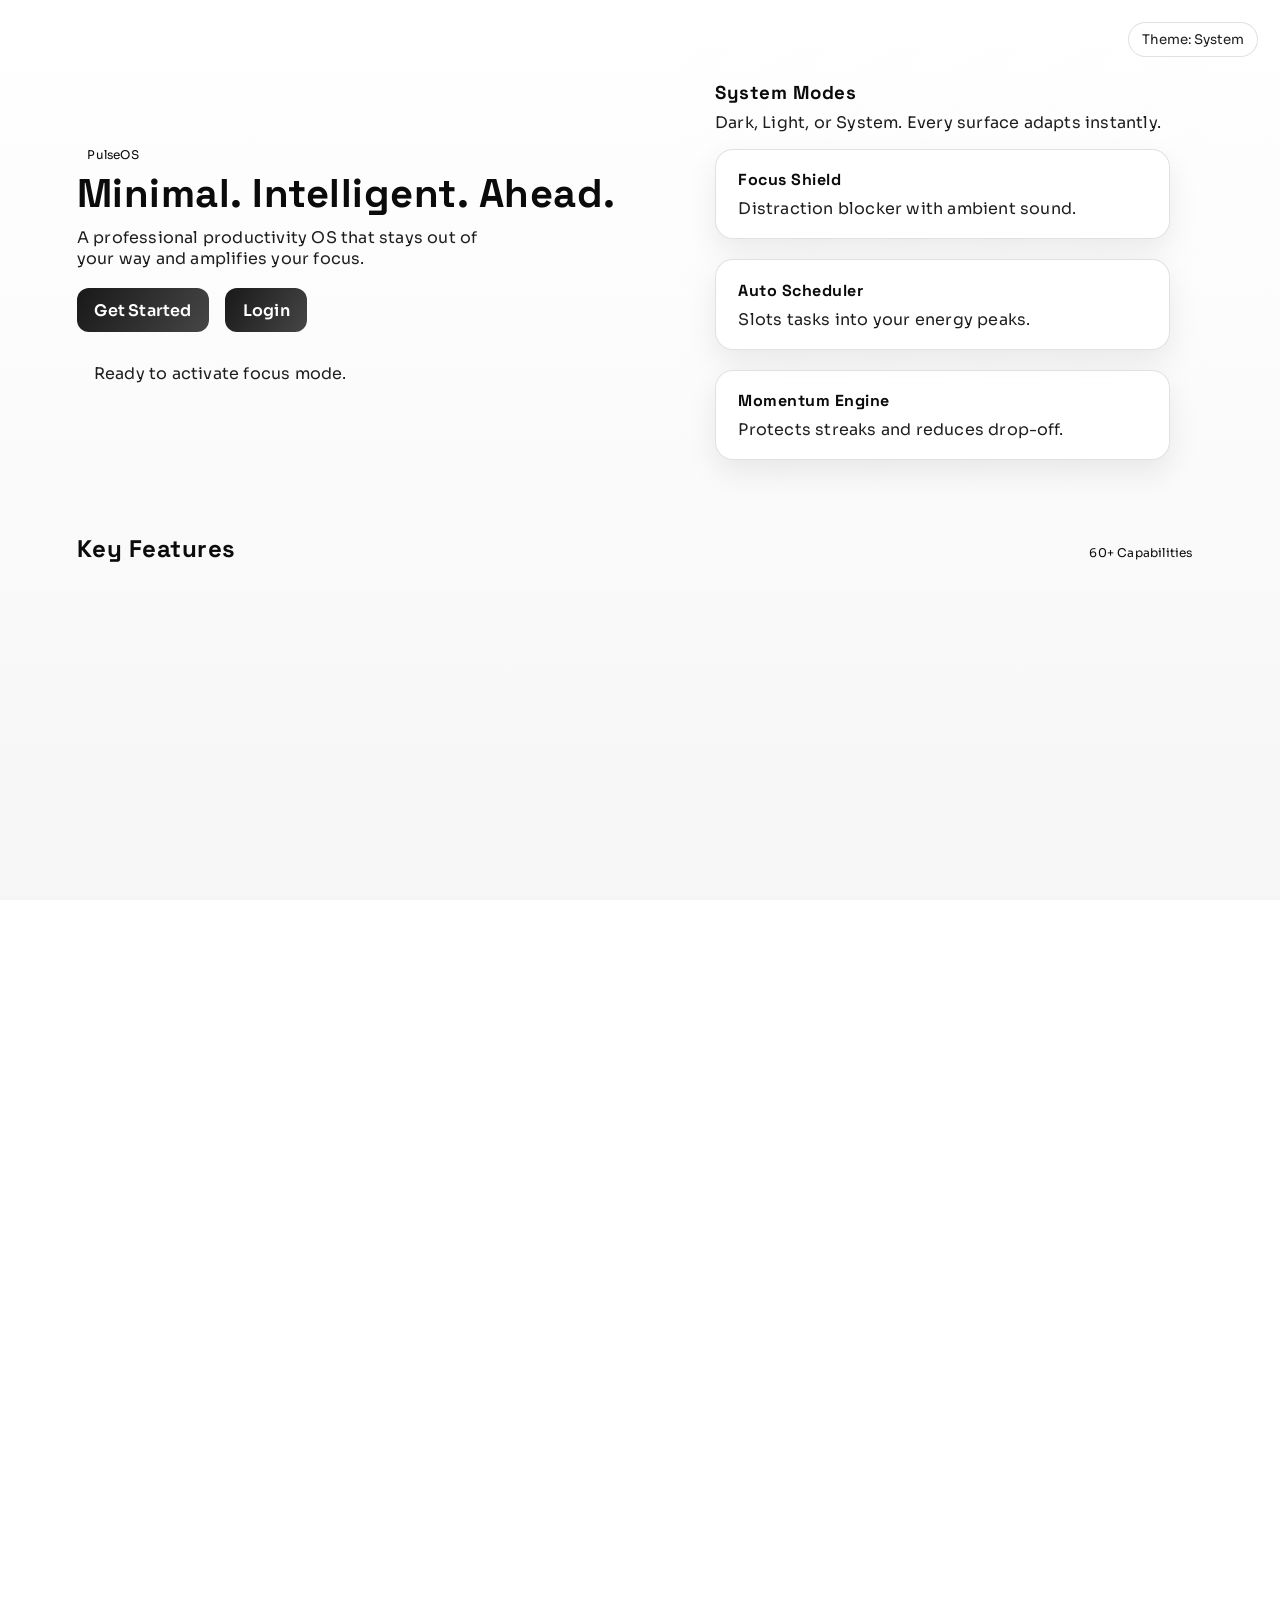
==== index.html @ 1267a8ba "Stsrted" ====
<!DOCTYPE html>
<html lang="en">
<head>
  <meta charset="UTF-8" />
  <meta name="viewport" content="width=device-width, initial-scale=1.0" />
  <title>PulseOS | Futuristic Productivity OS</title>
  <link rel="stylesheet" href="css/base.css" />
  <link rel="stylesheet" href="css/layout.css" />
  <link rel="stylesheet" href="css/components.css" />
  <link rel="stylesheet" href="css/pages.css" />
</head>
<body data-page="landing">
  <main class="landing">
    <header class="landing-hero">
      <div class="reveal">
        <div class="badge">PulseOS</div>
        <h1 class="hero-title">Minimal. Intelligent. Ahead.</h1>
        <p class="hero-sub">A professional productivity OS that stays out of your way and amplifies your focus.</p>
        <div class="flex" style="margin-top:1.2rem;">
          <a class="btn" href="signup.html">Get Started</a>
          <a class="btn ghost" href="login.html">Login</a>
        </div>
        <div class="landing-status" data-landing-status>Ready to activate focus mode.</div>
      </div>
      <div class="hero-glow reveal">
        <h3>System Modes</h3>
        <p>Dark, Light, or System. Every surface adapts instantly.</p>
        <div class="grid" style="margin-top:1rem;">
          <div class="card glass netflix-card" data-card-action="Focus Shield">
            <h4>Focus Shield</h4>
            <p>Distraction blocker with ambient sound.</p>
          </div>
          <div class="card glass netflix-card" data-card-action="Auto Scheduler">
            <h4>Auto Scheduler</h4>
            <p>Slots tasks into your energy peaks.</p>
          </div>
          <div class="card glass netflix-card" data-card-action="Momentum Engine">
            <h4>Momentum Engine</h4>
            <p>Protects streaks and reduces drop-off.</p>
          </div>
        </div>
      </div>
    </header>

    <section style="margin-top:2.5rem;" class="reveal">
      <div class="page-header">
        <h2>Key Features</h2>
        <span class="badge">60+ Capabilities</span>
      </div>
      <div class="feature-grid" data-feature-grid></div>
    </section>

    <section class="two-col" style="margin-top:2.5rem;">
      <div class="card glass netflix-card reveal" data-card-action="Designed For Focus">
        <h3>Designed For Focus</h3>
        <p>Minimal surfaces, precise controls, and intelligent assistance that never distracts.</p>
        <div class="flex" style="margin-top:1rem;">
          <span class="chip">Zero clutter</span>
          <span class="chip">Fast navigation</span>
          <span class="chip">Predictive flow</span>
        </div>
      </div>
      <div class="card glass netflix-card reveal" data-card-action="Start In 60 Seconds">
        <h3>Start In 60 Seconds</h3>
        <p>Create your profile, import tasks, and activate auto-priority instantly.</p>
        <div class="flex" style="margin-top:1rem;">
          <a class="btn" href="signup.html">Create Account</a>
          <a class="btn ghost" href="dashboard.html">Preview</a>
        </div>
      </div>
    </section>
  </main>
  <script type="module" src="js/app.js"></script>
</body>
</html>
---- css/base.css ----
@import url("https://fonts.googleapis.com/css2?family=Sora:wght@300;400;500;600;700&family=Space+Grotesk:wght@400;500;600;700&display=swap");

:root {
  --bg-0: #050607;
  --bg-1: #0a0b0d;
  --bg-2: #121316;
  --glass: rgba(255, 255, 255, 0.06);
  --glass-strong: rgba(255, 255, 255, 0.12);
  --stroke: rgba(255, 255, 255, 0.12);
  --text-0: #ffffff;
  --text-1: #d6d6d6;
  --text-2: #a4a4a4;
  --accent-0: #ffffff;
  --accent-1: #bdbdbd;
  --accent-2: #ffb86b;
  --accent-3: #7a6cff;
  --success: #57f287;
  --danger: #ff5d5d;
  --shadow-1: 0 10px 30px rgba(0, 0, 0, 0.6);
  --shadow-2: 0 24px 60px rgba(0, 0, 0, 0.7);
  --blur: blur(16px);
  --radius-1: 12px;
  --radius-2: 18px;
  --radius-3: 28px;
  --font-display: "Space Grotesk", system-ui, sans-serif;
  --font-body: "Sora", system-ui, sans-serif;
  color-scheme: dark;
}

:root[data-theme="light"] {
  --bg-0: #ffffff;
  --bg-1: #f6f6f6;
  --bg-2: #ececec;
  --glass: rgba(255, 255, 255, 0.85);
  --glass-strong: rgba(255, 255, 255, 0.95);
  --stroke: rgba(10, 10, 10, 0.12);
  --text-0: #0b0b0b;
  --text-1: #1f1f1f;
  --text-2: #4a4a4a;
  --accent-0: #0b0b0b;
  --accent-1: #444444;
  --accent-2: #ff922b;
  --accent-3: #5f5bff;
  --success: #27ae60;
  --danger: #e74c3c;
  --shadow-1: 0 12px 30px rgba(15, 15, 15, 0.08);
  --shadow-2: 0 24px 50px rgba(15, 15, 15, 0.12);
  color-scheme: light;
}

* {
  box-sizing: border-box;
}

html, body {
  margin: 0;
  padding: 0;
  width: 100%;
  height: 100%;
  background: radial-gradient(1000px 600px at 15% 10%, rgba(255, 255, 255, 0.06), transparent 60%),
    radial-gradient(800px 500px at 85% 20%, rgba(255, 255, 255, 0.04), transparent 50%),
    linear-gradient(180deg, var(--bg-0), var(--bg-1));
  color: var(--text-0);
  font-family: var(--font-body);
  letter-spacing: 0.2px;
  overflow-x: hidden;
  transition: background 0.4s ease, color 0.4s ease;
}

body::before {
  content: "";
  position: fixed;
  inset: 0;
  background: radial-gradient(700px 400px at 70% 80%, rgba(255, 255, 255, 0.04), transparent 60%),
    radial-gradient(500px 300px at 20% 70%, rgba(255, 255, 255, 0.03), transparent 50%);
  pointer-events: none;
  z-index: 0;
}

main, header, section, aside, nav, footer {
  position: relative;
  z-index: 1;
}

h1, h2, h3, h4, h5 {
  font-family: var(--font-display);
  margin: 0 0 0.5rem 0;
  letter-spacing: 0.5px;
}

p {
  margin: 0;
  color: var(--text-1);
}

a {
  color: inherit;
  text-decoration: none;
}

button, input, select, textarea {
  font-family: inherit;
  border: none;
  outline: none;
  color: inherit;
}

img {
  max-width: 100%;
  display: block;
}

.hidden {
  display: none !important;
}

.fade-in {
  animation: fadeIn 0.6s ease both;
}

.reveal {
  opacity: 0;
  transform: translateY(16px);
  transition: opacity 0.6s ease, transform 0.6s ease;
}

.reveal.show {
  opacity: 1;
  transform: translateY(0);
}

@keyframes fadeIn {
  from { opacity: 0; transform: translateY(10px); }
  to { opacity: 1; transform: translateY(0); }
}

.glass {
  background: var(--glass);
  border: 1px solid var(--stroke);
  box-shadow: var(--shadow-1);
  backdrop-filter: var(--blur);
  transition: transform 0.25s ease, box-shadow 0.25s ease, border 0.25s ease;
}

.glass:hover {
  transform: translateY(-4px);
  box-shadow: var(--shadow-2);
  border-color: rgba(255, 255, 255, 0.35);
}

.neu {
  background: linear-gradient(145deg, rgba(255,255,255,0.04), rgba(0,0,0,0.35));
  box-shadow: 8px 8px 20px rgba(0, 0, 0, 0.6), -8px -8px 20px rgba(50, 50, 50, 0.2);
}

.tag {
  padding: 0.2rem 0.55rem;
  border-radius: 999px;
  font-size: 0.75rem;
  background: rgba(255, 255, 255, 0.12);
  color: var(--accent-0);
  border: 1px solid rgba(255, 255, 255, 0.2);
}

.badge {
  padding: 0.3rem 0.6rem;
  border-radius: 12px;
  font-size: 0.75rem;
  background: rgba(255, 255, 255, 0.12);
  color: var(--accent-0);
  border: 1px solid rgba(255, 255, 255, 0.2);
}

.btn {
  padding: 0.7rem 1.1rem;
  border-radius: 12px;
  background: linear-gradient(120deg, rgba(255, 255, 255, 0.9), rgba(200, 200, 200, 0.9));
  color: #0b0b0b;
  font-weight: 600;
  cursor: pointer;
  transition: transform 0.2s ease, box-shadow 0.2s ease, filter 0.2s ease;
}

:root[data-theme="light"] .btn {
  background: linear-gradient(120deg, rgba(0, 0, 0, 0.9), rgba(50, 50, 50, 0.9));
  color: #ffffff;
}

\.btn:hover {
  transform: translateY(-2px);
  box-shadow: 0 12px 24px rgba(0, 0, 0, 0.3);
  filter: brightness(1.02);
}

\.btn\.ghost {
  background: transparent;
  border: 1px solid var(--stroke);
  color: var(--text-1);
}

.input {
  background: rgba(8, 8, 10, 0.7);
  border: 1px solid var(--stroke);
  border-radius: 12px;
  padding: 0.7rem 0.9rem;
  color: var(--text-0);
  transition: border 0.2s ease, box-shadow 0.2s ease;
}

:root[data-theme="light"] .input {
  background: rgba(255, 255, 255, 0.9);
}

.input:focus {
  border-color: rgba(255, 255, 255, 0.6);
  box-shadow: 0 0 0 3px rgba(255, 255, 255, 0.15);
}

.chip {
  border-radius: 999px;
  padding: 0.25rem 0.6rem;
  font-size: 0.75rem;
  border: 1px solid var(--stroke);
  color: var(--text-2);
}

.grid {
  display: grid;
  gap: 1.25rem;
}

.flex {
  display: flex;
  gap: 1rem;
  align-items: center;
}

.theme-fab {
  position: fixed;
  right: 1.4rem;
  top: 1.4rem;
  z-index: 999;
}

.theme-fab button {
  padding: 0.5rem 0.8rem;
  border-radius: 999px;
  background: rgba(12, 12, 12, 0.7);
  border: 1px solid var(--stroke);
  color: var(--text-1);
  cursor: pointer;
  transition: transform 0.2s ease, border 0.2s ease, box-shadow 0.2s ease;
}

:root[data-theme="light"] .theme-fab button {
  background: rgba(255, 255, 255, 0.8);
}

.theme-fab button:hover {
  transform: translateY(-2px);
  border-color: rgba(255, 255, 255, 0.45);
  box-shadow: var(--shadow-1);
}

@media (max-width: 900px) {
  :root {
    --radius-2: 16px;
  }
  .grid {
    gap: 1rem;
  }
}

body {
  opacity: 0;
  transform: translateY(6px);
  transition: opacity 0.35s ease, transform 0.35s ease;
}

body.page-ready {
  opacity: 1;
  transform: translateY(0);
}

body.page-exit {
  opacity: 0;
  transform: translateY(6px);
}

@media (prefers-reduced-motion: reduce) {
  body {
    opacity: 1;
    transform: none;
    transition: none;
  }
  .reveal {
    opacity: 1;
    transform: none;
  }
}
---- css/layout.css ----
.app-shell {
  display: grid;
  grid-template-columns: 260px 1fr;
  min-height: 100vh;
}

.sidebar {
  padding: 2rem 1.5rem;
  background: rgba(8, 12, 22, 0.8);
  border-right: 1px solid var(--stroke);
  position: sticky;
  top: 0;
  height: 100vh;
}

:root[data-theme="light"] .sidebar {
  background: rgba(255, 255, 255, 0.75);
}

.sidebar .brand {
  font-size: 1.3rem;
  font-weight: 700;
  margin-bottom: 2rem;
}

.sidebar nav {
  display: flex;
  flex-direction: column;
  gap: 0.5rem;
}

.sidebar a {
  padding: 0.7rem 0.9rem;
  border-radius: 12px;
  color: var(--text-1);
  display: flex;
  align-items: center;
  gap: 0.7rem;
  transition: background 0.2s ease, color 0.2s ease, transform 0.2s ease;
}

.sidebar a.active, .sidebar a:hover {
  background: rgba(255, 255, 255, 0.12);
  color: var(--text-0);
  transform: translateX(4px);
}

.app-content {
  padding: 2rem 2.5rem 3rem;
}

.bottom-nav {
  position: fixed;
  left: 0;
  right: 0;
  bottom: 0;
  display: none;
  gap: 0.5rem;
  justify-content: space-around;
  padding: 0.7rem 1rem;
  background: rgba(5, 6, 7, 0.9);
  border-top: 1px solid var(--stroke);
  backdrop-filter: blur(14px);
  z-index: 99;
}

:root[data-theme="light"] .bottom-nav {
  background: rgba(255, 255, 255, 0.9);
}

.bottom-nav a {
  padding: 0.5rem 0.7rem;
  border-radius: 999px;
  color: var(--text-1);
  font-size: 0.75rem;
  transition: transform 0.2s ease, background 0.2s ease, color 0.2s ease;
}

.bottom-nav a.active, .bottom-nav a:hover {
  background: rgba(255, 255, 255, 0.12);
  color: var(--text-0);
  transform: translateY(-2px);
}

.topbar {
  display: flex;
  justify-content: space-between;
  align-items: center;
  margin-bottom: 2rem;
}

.page-header {
  display: flex;
  justify-content: space-between;
  align-items: center;
  margin-bottom: 1.5rem;
}

.card {
  padding: 1.2rem 1.4rem;
  border-radius: var(--radius-2);
}

.card h3 {
  margin-bottom: 0.6rem;
}

.widgets {
  display: grid;
  grid-template-columns: repeat(auto-fit, minmax(240px, 1fr));
  gap: 1rem;
}

.section-title {
  margin-bottom: 0.8rem;
  color: var(--text-1);
  text-transform: uppercase;
  letter-spacing: 2px;
  font-size: 0.7rem;
}

.two-col {
  display: grid;
  grid-template-columns: 1.3fr 1fr;
  gap: 1.5rem;
}

.three-col {
  display: grid;
  grid-template-columns: repeat(3, 1fr);
  gap: 1.5rem;
}

.full-height {
  min-height: 80vh;
}

@media (max-width: 1100px) {
  .app-shell {
    grid-template-columns: 1fr;
  }
  .sidebar {
    position: relative;
    height: auto;
  }
}

@media (max-width: 900px) {
  .two-col, .three-col {
    grid-template-columns: 1fr;
  }
  .app-content {
    padding: 1.5rem 1.5rem 5rem;
  }
  .sidebar {
    display: none;
  }
  .bottom-nav {
    display: flex;
  }
}
---- css/components.css ----
.auth-shell {
  display: grid;
  grid-template-columns: 1.1fr 1fr;
  min-height: 100vh;
}

.auth-hero {
  padding: 3rem;
  display: flex;
  flex-direction: column;
  justify-content: center;
  gap: 1.5rem;
}

.auth-panel {
  padding: 3rem 4rem;
  display: flex;
  align-items: center;
  justify-content: center;
}

.auth-card {
  width: 100%;
  max-width: 420px;
  padding: 2rem;
  border-radius: var(--radius-3);
}

.form-group {
  display: grid;
  gap: 0.5rem;
  margin-bottom: 1rem;
}

.form-row {
  display: grid;
  grid-template-columns: repeat(2, 1fr);
  gap: 0.8rem;
}

.kpi {
  display: flex;
  flex-direction: column;
  gap: 0.3rem;
}

.kpi span {
  font-size: 0.75rem;
  color: var(--text-2);
}

.kpi strong {
  font-size: 1.4rem;
}

.task-card {
  padding: 1rem;
  border-radius: 16px;
  border: 1px solid var(--stroke);
  background: rgba(12, 18, 32, 0.75);
  display: grid;
  gap: 0.7rem;
  transition: transform 0.25s ease, border 0.25s ease, box-shadow 0.25s ease;
}

:root[data-theme="light"] .task-card {
  background: rgba(255, 255, 255, 0.8);
}

.task-card:hover {
  transform: translateY(-3px) scale(1.02);
  border-color: rgba(255, 255, 255, 0.4);
  box-shadow: var(--shadow-2);
}

.task-meta {
  display: flex;
  flex-wrap: wrap;
  gap: 0.4rem;
}

.kanban {
  display: grid;
  grid-template-columns: repeat(auto-fit, minmax(220px, 1fr));
  gap: 1rem;
}

.kanban-column {
  padding: 1rem;
  border-radius: 16px;
  border: 1px dashed rgba(255,255,255,0.12);
  min-height: 300px;
}

.kanban-column h4 {
  margin-bottom: 1rem;
}

.timeline {
  position: relative;
  padding-left: 2rem;
}

.timeline::before {
  content: "";
  position: absolute;
  left: 10px;
  top: 0;
  bottom: 0;
  width: 2px;
  background: rgba(255,255,255,0.08);
}

.timeline-item {
  margin-bottom: 1rem;
  position: relative;
}

.timeline-item::before {
  content: "";
  position: absolute;
  left: -26px;
  top: 6px;
  width: 12px;
  height: 12px;
  border-radius: 50%;
  background: var(--accent-0);
  box-shadow: 0 0 12px rgba(255,255,255,0.4);
}

.calendar {
  display: grid;
  grid-template-columns: repeat(7, 1fr);
  gap: 0.6rem;
}

.calendar .day {
  padding: 0.8rem;
  min-height: 90px;
  border-radius: 14px;
  background: rgba(10, 16, 28, 0.7);
  border: 1px solid rgba(255,255,255,0.06);
}

:root[data-theme="light"] .calendar .day {
  background: rgba(255,255,255,0.85);
}

.calendar .day strong {
  display: block;
  font-size: 0.8rem;
  color: var(--text-2);
  margin-bottom: 0.4rem;
}

.mindmap-wrap {
  height: 320px;
  border-radius: 20px;
  border: 1px solid var(--stroke);
  overflow: hidden;
}

.widget {
  cursor: grab;
}

.widget.dragging {
  opacity: 0.5;
}

.toast {
  position: fixed;
  right: 1.5rem;
  bottom: 1.5rem;
  padding: 0.9rem 1.2rem;
  border-radius: 14px;
  background: rgba(15, 23, 38, 0.9);
  border: 1px solid rgba(255,255,255,0.12);
  color: var(--text-1);
  box-shadow: var(--shadow-1);
  z-index: 999;
  animation: fadeIn 0.3s ease both;
}

.netflix-card {
  transition: transform 0.25s ease, box-shadow 0.25s ease, border 0.25s ease;
  transform-origin: center;
  position: relative;
  z-index: 1;
}

.netflix-card:hover {
  transform: translateY(-6px) scale(1.05);
  box-shadow: var(--shadow-2);
  border-color: rgba(255, 255, 255, 0.35);
  z-index: 5;
}

.netflix-card.active {
  transform: translateY(-6px) scale(1.07);
  box-shadow: var(--shadow-2);
}

@media (max-width: 1000px) {
  .auth-shell {
    grid-template-columns: 1fr;
  }
  .auth-panel {
    padding: 2rem;
  }
  .auth-hero {
    padding: 2rem;
  }
}
---- css/pages.css ----
.hero-title {
  font-size: 2.5rem;
}

.hero-sub {
  font-size: 1rem;
  max-width: 420px;
}

.score-ring {
  width: 120px;
  height: 120px;
  border-radius: 50%;
  background: conic-gradient(var(--accent-0) 0deg, var(--accent-1) 120deg, rgba(255,255,255,0.08) 120deg);
  display: grid;
  place-items: center;
  font-weight: 700;
}

.focus-timer {
  font-size: 2rem;
  font-weight: 700;
}

.task-inputs {
  display: grid;
  grid-template-columns: repeat(4, 1fr);
  gap: 0.8rem;
}

.priority-grid {
  display: grid;
  grid-template-columns: repeat(auto-fit, minmax(140px, 1fr));
  gap: 0.6rem;
}

.priority-pill {
  padding: 0.4rem 0.6rem;
  border-radius: 999px;
  font-size: 0.7rem;
  border: 1px solid rgba(255,255,255,0.12);
}

.analytics-grid {
  display: grid;
  grid-template-columns: repeat(auto-fit, minmax(260px, 1fr));
  gap: 1rem;
}

.settings-grid {
  display: grid;
  grid-template-columns: repeat(auto-fit, minmax(260px, 1fr));
  gap: 1rem;
}

.profile-banner {
  display: flex;
  align-items: center;
  gap: 1.2rem;
}

.avatar-canvas {
  width: 120px;
  height: 120px;
  border-radius: 50%;
  border: 2px solid rgba(255,255,255,0.2);
}

.focus-shell {
  display: grid;
  grid-template-columns: 1.2fr 1fr;
  gap: 1.5rem;
}

.experiment-grid {
  display: grid;
  grid-template-columns: repeat(auto-fit, minmax(240px, 1fr));
  gap: 1rem;
}

.landing {
  padding: 3rem 6vw 5rem;
}

.landing-hero {
  display: grid;
  grid-template-columns: 1.1fr 1fr;
  gap: 2rem;
  align-items: center;
}

.hero-glow {
  padding: 2rem;
  border-radius: 24px;
  background: linear-gradient(135deg, rgba(255,255,255,0.08), rgba(255,255,255,0.04));
  border: 1px solid rgba(255,255,255,0.12);
}

.feature-grid {
  display: grid;
  grid-template-columns: repeat(auto-fit, minmax(220px, 1fr));
  gap: 1rem;
}

.feature-tile {
  padding: 1rem;
  border-radius: 16px;
  background: rgba(10, 10, 12, 0.7);
  border: 1px solid rgba(255,255,255,0.1);
  transition: transform 0.25s ease, border 0.25s ease, box-shadow 0.25s ease;
}

:root[data-theme="light"] .feature-tile {
  background: rgba(255,255,255,0.9);
}

.feature-tile:hover {
  transform: translateY(-6px) scale(1.04);
  border-color: rgba(255,255,255,0.4);
  box-shadow: var(--shadow-2);
}

.feature-tile.active {
  transform: translateY(-6px) scale(1.06);
  box-shadow: var(--shadow-2);
}

.stat-row {
  display: grid;
  grid-template-columns: repeat(auto-fit, minmax(160px, 1fr));
  gap: 1rem;
}

.landing-status {
  margin-top: 1rem;
  padding: 0.9rem 1rem;
  border-radius: 14px;
  background: rgba(255,255,255,0.06);
  border: 1px solid rgba(255,255,255,0.12);
  color: var(--text-1);
}

@media (max-width: 900px) {
  .task-inputs {
    grid-template-columns: 1fr 1fr;
  }
  .focus-shell {
    grid-template-columns: 1fr;
  }
  .landing-hero {
    grid-template-columns: 1fr;
  }
}

@media (max-width: 600px) {
  .task-inputs {
    grid-template-columns: 1fr;
  }
}
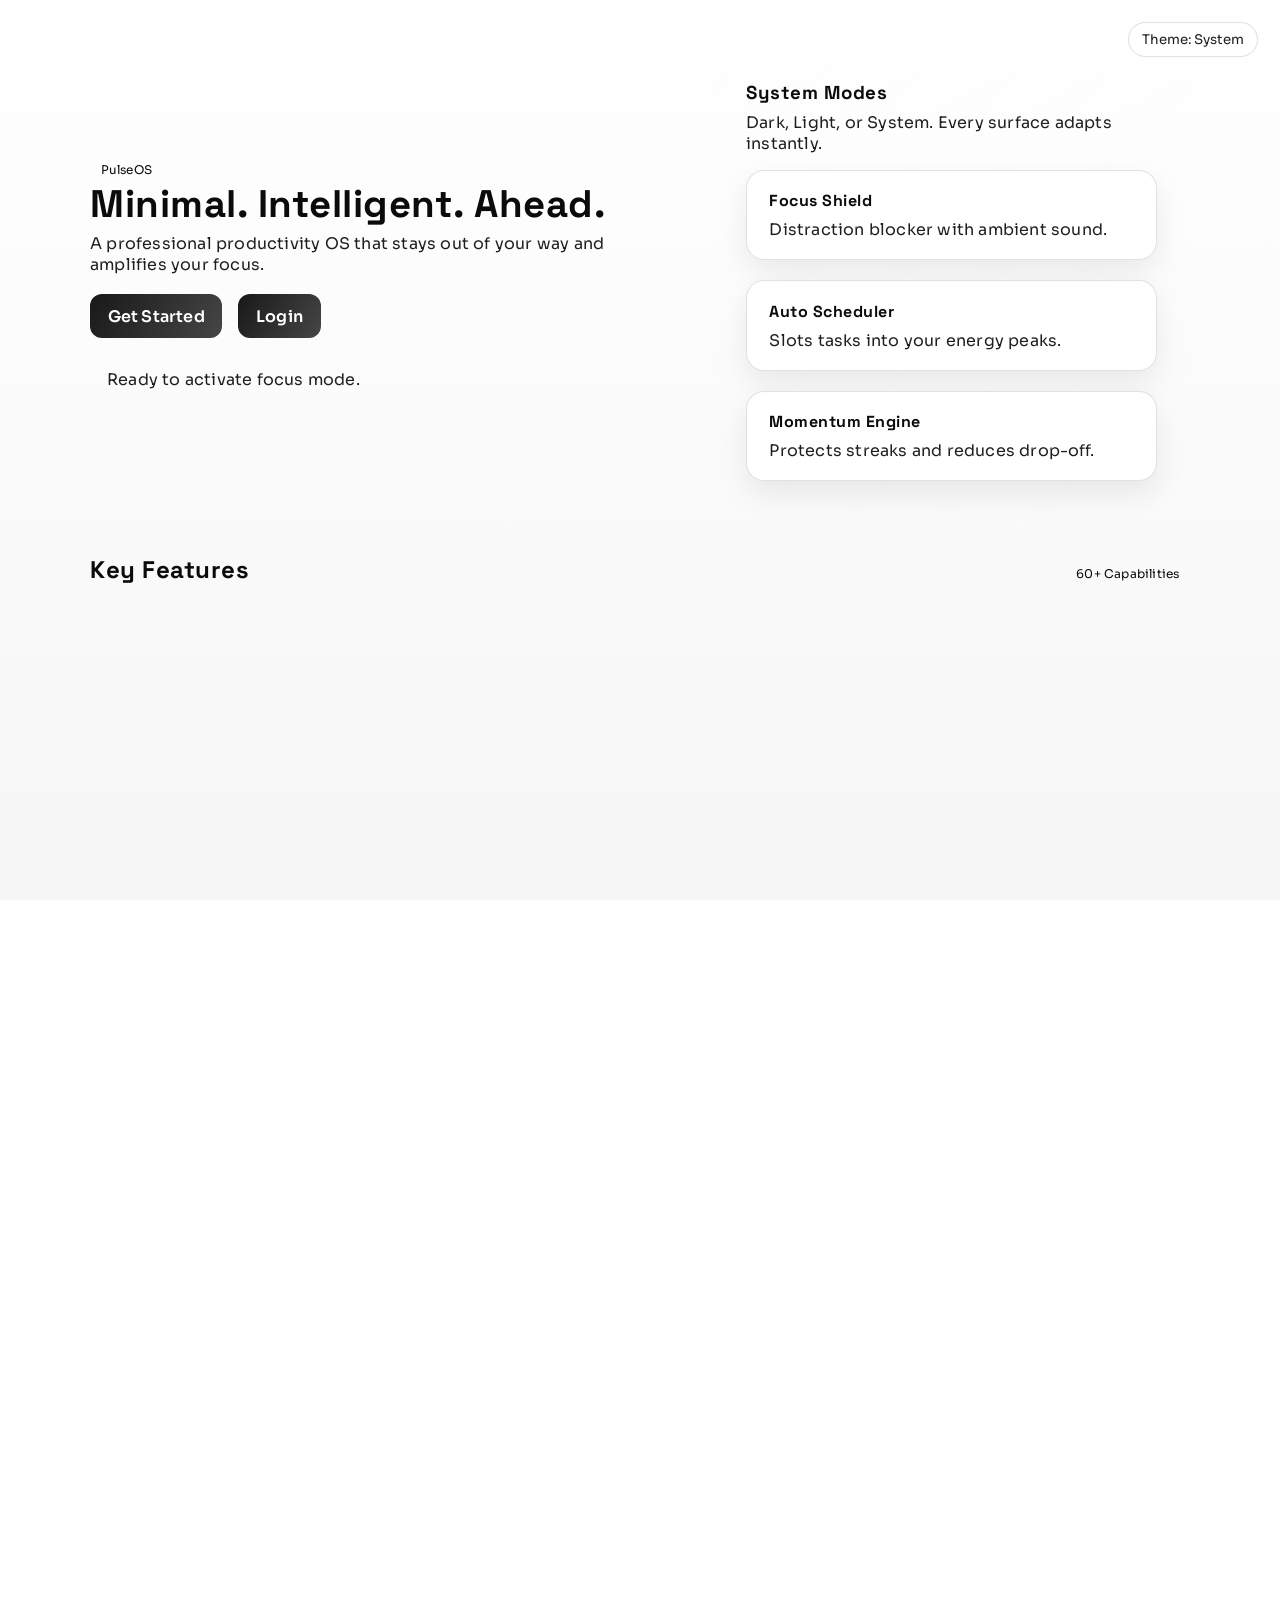
==== commit e9d40a1c: "Changed index" ====
--- a/index.html
+++ b/index.html
@@ -11,64 +11,67 @@
 </head>
 <body data-page="landing">
   <main class="landing">
-    <header class="landing-hero">
-      <div class="reveal">
-        <div class="badge">PulseOS</div>
-        <h1 class="hero-title">Minimal. Intelligent. Ahead.</h1>
-        <p class="hero-sub">A professional productivity OS that stays out of your way and amplifies your focus.</p>
-        <div class="flex" style="margin-top:1.2rem;">
-          <a class="btn" href="signup.html">Get Started</a>
-          <a class="btn ghost" href="login.html">Login</a>
+    <div class="container">
+      <header class="landing-hero">
+        <div class="reveal">
+          <div class="badge">PulseOS</div>
+          <h1 class="hero-title">Minimal. Intelligent. Ahead.</h1>
+          <p class="hero-sub">A professional productivity OS that stays out of your way and amplifies your focus.</p>
+          <div class="flex" style="margin-top:1.2rem;">
+            <a class="btn" href="signup.html">Get Started</a>
+            <a class="btn ghost" href="login.html">Login</a>
+          </div>
+          <div class="landing-status" data-landing-status>Ready to activate focus mode.</div>
         </div>
-        <div class="landing-status" data-landing-status>Ready to activate focus mode.</div>
-      </div>
-      <div class="hero-glow reveal">
-        <h3>System Modes</h3>
-        <p>Dark, Light, or System. Every surface adapts instantly.</p>
-        <div class="grid" style="margin-top:1rem;">
-          <div class="card glass netflix-card" data-card-action="Focus Shield">
-            <h4>Focus Shield</h4>
-            <p>Distraction blocker with ambient sound.</p>
-          </div>
-          <div class="card glass netflix-card" data-card-action="Auto Scheduler">
-            <h4>Auto Scheduler</h4>
-            <p>Slots tasks into your energy peaks.</p>
-          </div>
-          <div class="card glass netflix-card" data-card-action="Momentum Engine">
-            <h4>Momentum Engine</h4>
-            <p>Protects streaks and reduces drop-off.</p>
+        <div class="hero-glow reveal">
+          <h3>System Modes</h3>
+          <p>Dark, Light, or System. Every surface adapts instantly.</p>
+          <div class="grid" style="margin-top:1rem;">
+            <div class="card glass netflix-card" data-card-action="Focus Shield">
+              <h4>Focus Shield</h4>
+              <p>Distraction blocker with ambient sound.</p>
+            </div>
+            <div class="card glass netflix-card" data-card-action="Auto Scheduler">
+              <h4>Auto Scheduler</h4>
+              <p>Slots tasks into your energy peaks.</p>
+            </div>
+            <div class="card glass netflix-card" data-card-action="Momentum Engine">
+              <h4>Momentum Engine</h4>
+              <p>Protects streaks and reduces drop-off.</p>
+            </div>
           </div>
         </div>
-      </div>
-    </header>
+      </header>
 
-    <section style="margin-top:2.5rem;" class="reveal">
-      <div class="page-header">
-        <h2>Key Features</h2>
-        <span class="badge">60+ Capabilities</span>
-      </div>
-      <div class="feature-grid" data-feature-grid></div>
-    </section>
+      <section class="reveal">
+        <div class="page-header">
+          <h2>Key Features</h2>
+          <span class="badge">60+ Capabilities</span>
+        </div>
+        <div class="feature-grid" data-feature-grid></div>
+      </section>
 
-    <section class="two-col" style="margin-top:2.5rem;">
-      <div class="card glass netflix-card reveal" data-card-action="Designed For Focus">
-        <h3>Designed For Focus</h3>
-        <p>Minimal surfaces, precise controls, and intelligent assistance that never distracts.</p>
-        <div class="flex" style="margin-top:1rem;">
-          <span class="chip">Zero clutter</span>
-          <span class="chip">Fast navigation</span>
-          <span class="chip">Predictive flow</span>
+      <section class="two-col">
+        <div class="card glass netflix-card reveal" data-card-action="Designed For Focus">
+          <h3>Designed For Focus</h3>
+          <p>Minimal surfaces, precise controls, and intelligent assistance that never distracts.</p>
+          <ul class="landing-list">
+            <li>Zero clutter UI</li>
+            <li>Predictive next actions</li>
+            <li>Fast, context-aware navigation</li>
+            <li>Automatic focus protection</li>
+          </ul>
         </div>
-      </div>
-      <div class="card glass netflix-card reveal" data-card-action="Start In 60 Seconds">
-        <h3>Start In 60 Seconds</h3>
-        <p>Create your profile, import tasks, and activate auto-priority instantly.</p>
-        <div class="flex" style="margin-top:1rem;">
-          <a class="btn" href="signup.html">Create Account</a>
-          <a class="btn ghost" href="dashboard.html">Preview</a>
+        <div class="card glass netflix-card reveal" data-card-action="Start In 60 Seconds">
+          <h3>Start In 60 Seconds</h3>
+          <p>Create your profile, import tasks, and activate auto-priority instantly.</p>
+          <div class="flex" style="margin-top:1rem;">
+            <a class="btn" href="signup.html">Create Account</a>
+            <a class="btn ghost" href="dashboard.html">Preview</a>
+          </div>
         </div>
-      </div>
-    </section>
+      </section>
+    </div>
   </main>
   <script type="module" src="js/app.js"></script>
 </body>
--- a/css/pages.css
+++ b/css/pages.css
@@ -1,91 +1,28 @@
 .hero-title {
-  font-size: 2.5rem;
+  font-size: clamp(2.2rem, 3vw, 3.2rem);
+  line-height: 1.1;
 }
 
 .hero-sub {
   font-size: 1rem;
-  max-width: 420px;
-}
-
-.score-ring {
-  width: 120px;
-  height: 120px;
-  border-radius: 50%;
-  background: conic-gradient(var(--accent-0) 0deg, var(--accent-1) 120deg, rgba(255,255,255,0.08) 120deg);
-  display: grid;
-  place-items: center;
-  font-weight: 700;
-}
-
-.focus-timer {
-  font-size: 2rem;
-  font-weight: 700;
-}
-
-.task-inputs {
-  display: grid;
-  grid-template-columns: repeat(4, 1fr);
-  gap: 0.8rem;
-}
-
-.priority-grid {
-  display: grid;
-  grid-template-columns: repeat(auto-fit, minmax(140px, 1fr));
-  gap: 0.6rem;
-}
-
-.priority-pill {
-  padding: 0.4rem 0.6rem;
-  border-radius: 999px;
-  font-size: 0.7rem;
-  border: 1px solid rgba(255,255,255,0.12);
-}
-
-.analytics-grid {
-  display: grid;
-  grid-template-columns: repeat(auto-fit, minmax(260px, 1fr));
-  gap: 1rem;
-}
-
-.settings-grid {
-  display: grid;
-  grid-template-columns: repeat(auto-fit, minmax(260px, 1fr));
-  gap: 1rem;
-}
-
-.profile-banner {
-  display: flex;
-  align-items: center;
-  gap: 1.2rem;
-}
-
-.avatar-canvas {
-  width: 120px;
-  height: 120px;
-  border-radius: 50%;
-  border: 2px solid rgba(255,255,255,0.2);
-}
-
-.focus-shell {
-  display: grid;
-  grid-template-columns: 1.2fr 1fr;
-  gap: 1.5rem;
-}
-
-.experiment-grid {
-  display: grid;
-  grid-template-columns: repeat(auto-fit, minmax(240px, 1fr));
-  gap: 1rem;
+  max-width: 520px;
 }
 
 .landing {
   padding: 3rem 6vw 5rem;
 }
 
+.landing .container {
+  max-width: 1100px;
+  margin: 0 auto;
+  display: grid;
+  gap: 2.5rem;
+}
+
 .landing-hero {
   display: grid;
-  grid-template-columns: 1.1fr 1fr;
-  gap: 2rem;
+  grid-template-columns: 1.1fr 0.9fr;
+  gap: 2.5rem;
   align-items: center;
 }
 
@@ -140,20 +77,16 @@
   color: var(--text-1);
 }
 
+.landing-list {
+  margin: 1rem 0 0;
+  padding-left: 1.2rem;
+  color: var(--text-1);
+  display: grid;
+  gap: 0.35rem;
+}
+
 @media (max-width: 900px) {
-  .task-inputs {
-    grid-template-columns: 1fr 1fr;
-  }
-  .focus-shell {
-    grid-template-columns: 1fr;
-  }
   .landing-hero {
     grid-template-columns: 1fr;
   }
 }
-
-@media (max-width: 600px) {
-  .task-inputs {
-    grid-template-columns: 1fr;
-  }
-}
